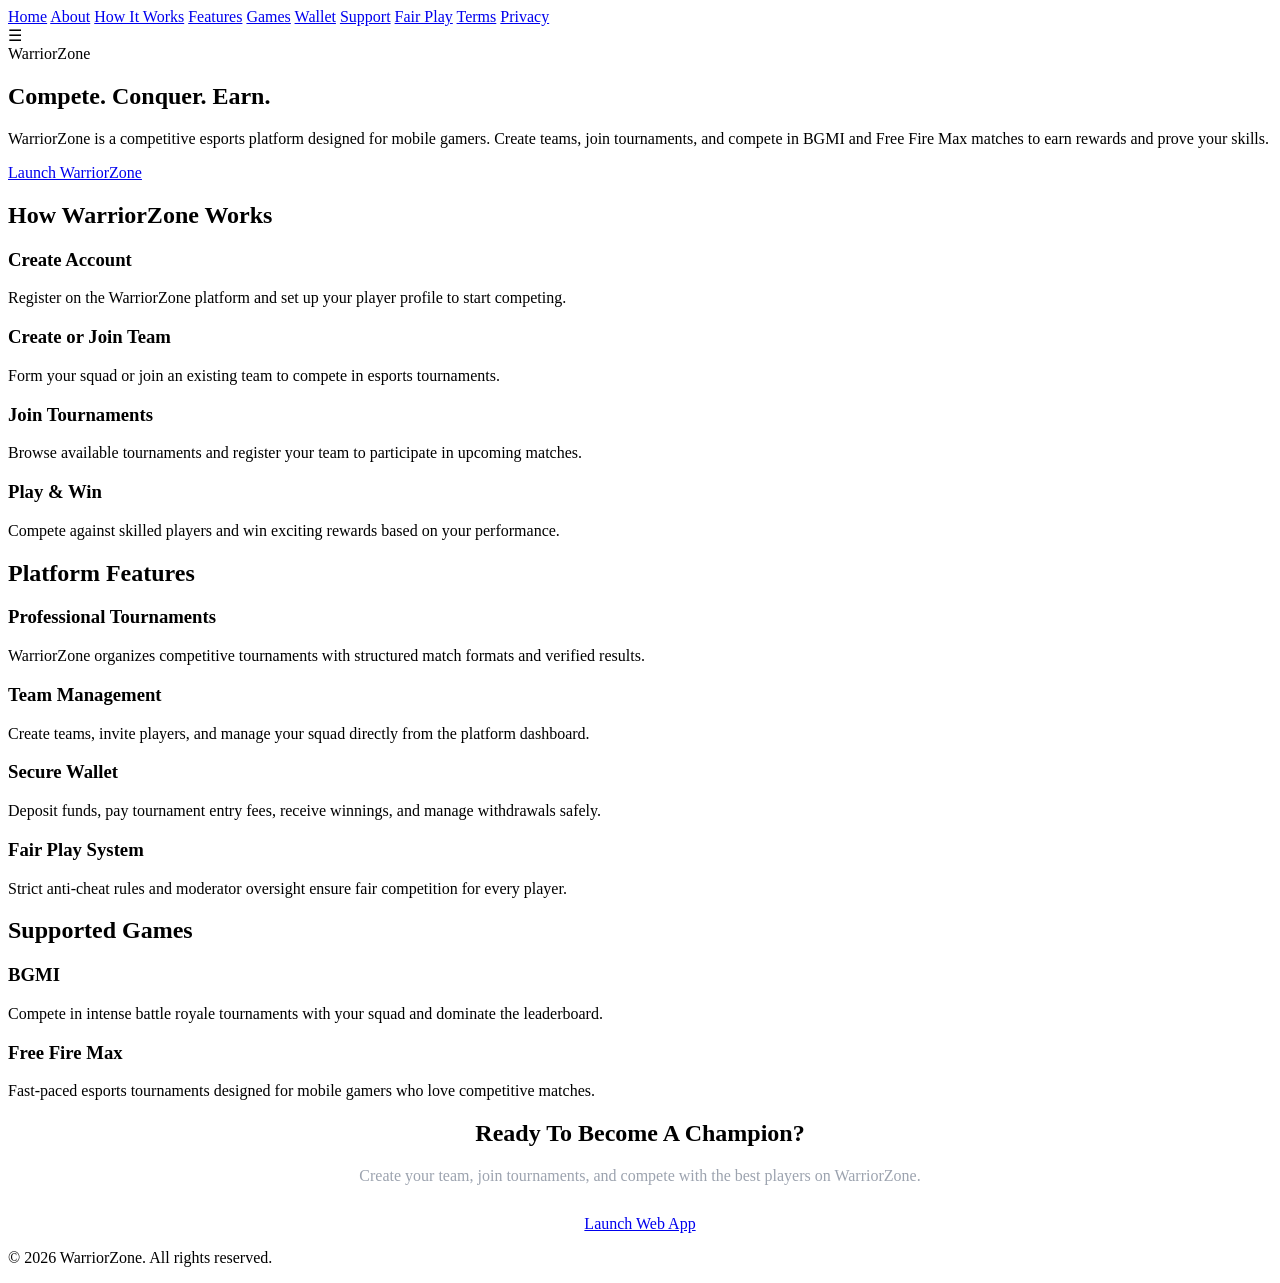
==== index.html @ 31efcc57 "Updated index.html" ====
<!DOCTYPE html>
<html lang="en">

<head>

<meta charset="UTF-8">
<meta name="viewport" content="width=device-width, initial-scale=1.0">

<title>WarriorZone | Compete. Conquer. Earn.</title>

<link rel="stylesheet" href="css/styles.css">

</head>


<body>


<!-- SIDEBAR -->

<div class="sidebar">

<a href="index.html">Home</a>
<a href="pages/about.html">About</a>
<a href="pages/how-it-works.html">How It Works</a>
<a href="pages/features.html">Features</a>
<a href="pages/games.html">Games</a>
<a href="pages/wallet.html">Wallet</a>
<a href="pages/support.html">Support</a>
<a href="pages/fairplay.html">Fair Play</a>
<a href="pages/terms.html">Terms</a>
<a href="pages/privacy.html">Privacy</a>

</div>



<!-- NAVBAR -->

<nav class="navbar">

<div class="container nav-inner">

<div class="hamburger">&#9776;</div>

<div class="logo-text">WarriorZone</div>

</div>

</nav>




<!-- HERO -->

<section class="hero">

<div class="container">

<h1>Compete. Conquer. Earn.</h1>

<p>
WarriorZone is a competitive esports platform designed for mobile gamers.
Create teams, join tournaments, and compete in BGMI and Free Fire Max matches
to earn rewards and prove your skills.
</p>

<a href="warriorzone.web.app" class="btn">Launch WarriorZone</a>

</div>

</section>



<!-- HOW IT WORKS PREVIEW -->

<section class="section">

<div class="container">

<h2 class="section-title">How WarriorZone Works</h2>

<div class="cards">

<div class="card">

<h3>Create Account</h3>

<p>
Register on the WarriorZone platform and set up your player profile to start competing.
</p>

</div>


<div class="card">

<h3>Create or Join Team</h3>

<p>
Form your squad or join an existing team to compete in esports tournaments.
</p>

</div>


<div class="card">

<h3>Join Tournaments</h3>

<p>
Browse available tournaments and register your team to participate in upcoming matches.
</p>

</div>


<div class="card">

<h3>Play & Win</h3>

<p>
Compete against skilled players and win exciting rewards based on your performance.
</p>

</div>

</div>

</div>

</section>



<!-- FEATURES -->

<section class="section">

<div class="container">

<h2 class="section-title">Platform Features</h2>

<div class="cards">

<div class="card">

<h3>Professional Tournaments</h3>

<p>
WarriorZone organizes competitive tournaments with structured match formats and verified results.
</p>

</div>


<div class="card">

<h3>Team Management</h3>

<p>
Create teams, invite players, and manage your squad directly from the platform dashboard.
</p>

</div>


<div class="card">

<h3>Secure Wallet</h3>

<p>
Deposit funds, pay tournament entry fees, receive winnings, and manage withdrawals safely.
</p>

</div>


<div class="card">

<h3>Fair Play System</h3>

<p>
Strict anti-cheat rules and moderator oversight ensure fair competition for every player.
</p>

</div>

</div>

</div>

</section>



<!-- SUPPORTED GAMES -->

<section class="section">

<div class="container">

<h2 class="section-title">Supported Games</h2>

<div class="cards">

<div class="card game-card">

<h3>BGMI</h3>

<p>
Compete in intense battle royale tournaments with your squad and dominate the leaderboard.
</p>

</div>


<div class="card game-card">

<h3>Free Fire Max</h3>

<p>
Fast-paced esports tournaments designed for mobile gamers who love competitive matches.
</p>

</div>

</div>

</div>

</section>



<!-- CALL TO ACTION -->

<section class="section">

<div class="container" style="text-align:center">

<h2 class="section-title">Ready To Become A Champion?</h2>

<p style="color:#9ca3af;margin-bottom:30px;">
Create your team, join tournaments, and compete with the best players on WarriorZone.
</p>

<a href="warriorzone.web.app" class="btn">Launch Web App</a>

</div>

</section>



<!-- FOOTER -->

<footer class="footer">

<div class="container">

<p>© 2026 WarriorZone. All rights reserved.</p>

</div>

</footer>



<script src="js/script.js"></script>

</body>
</html>
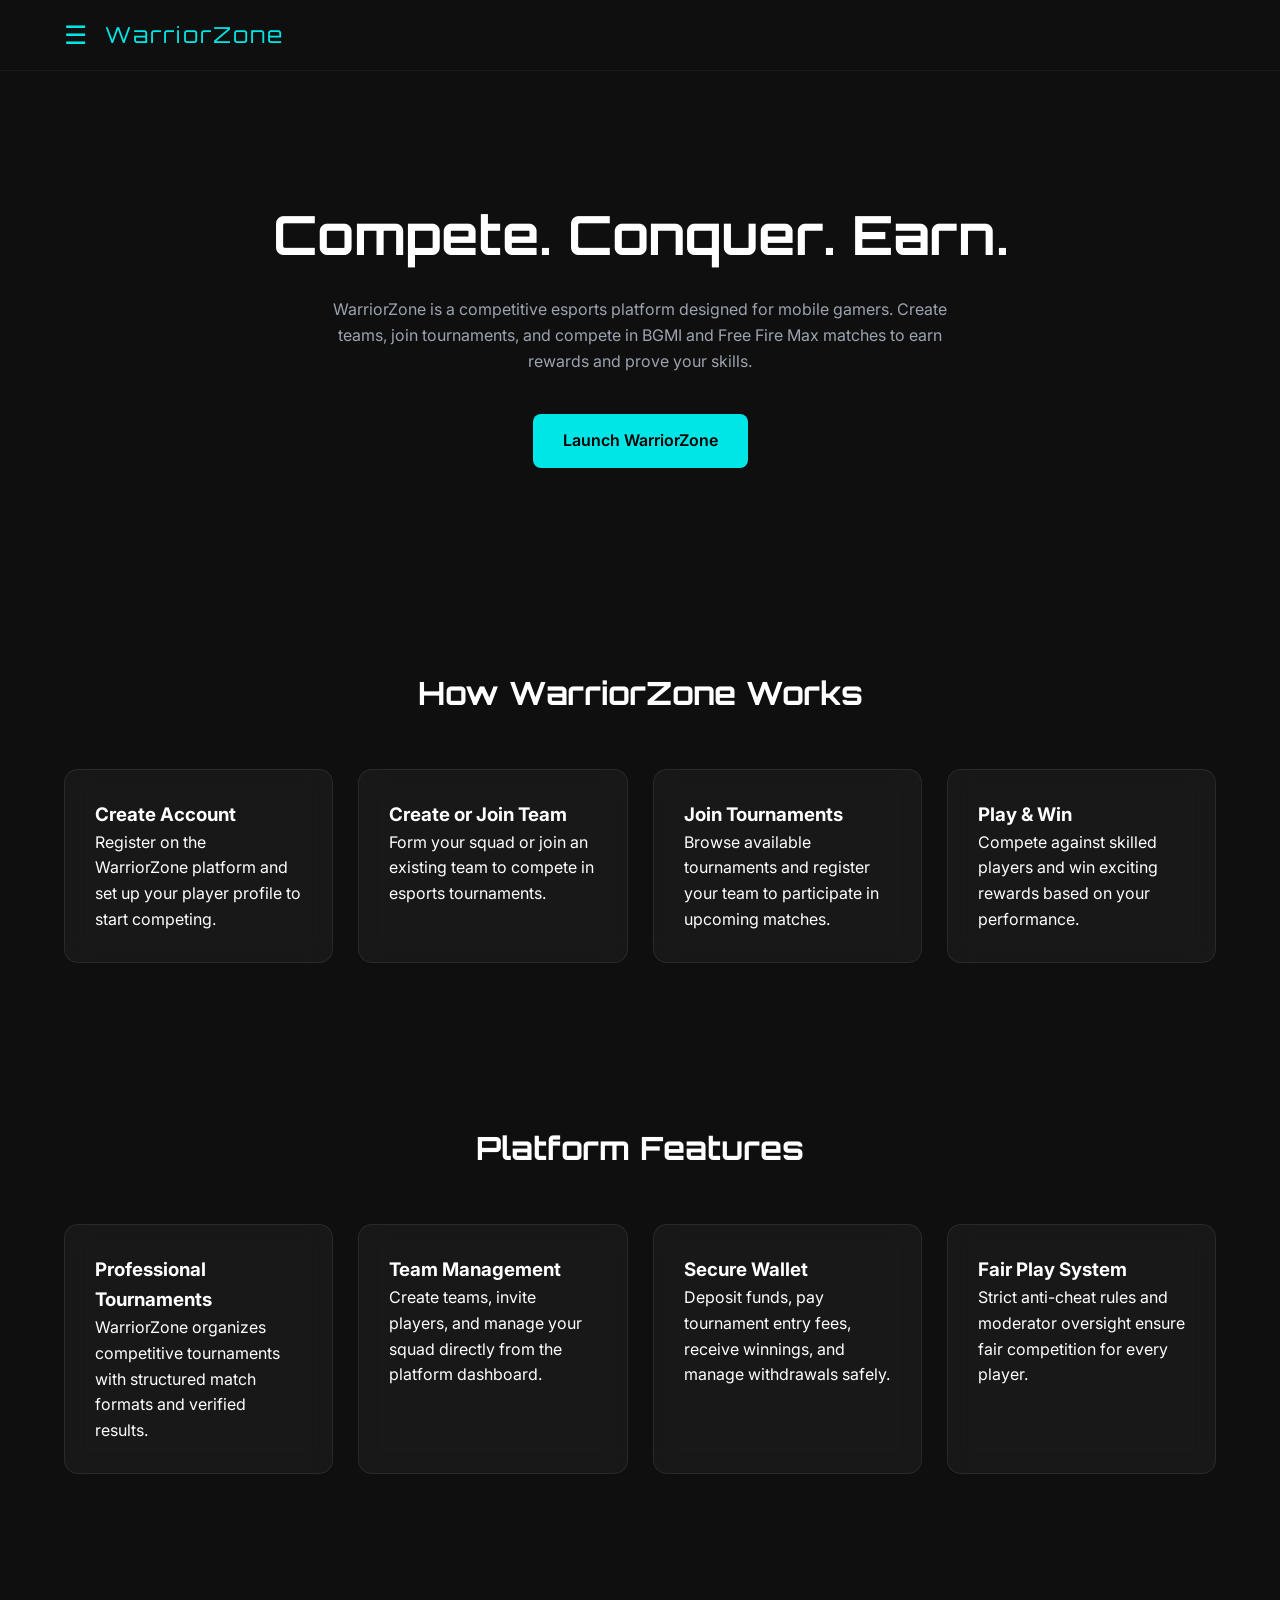
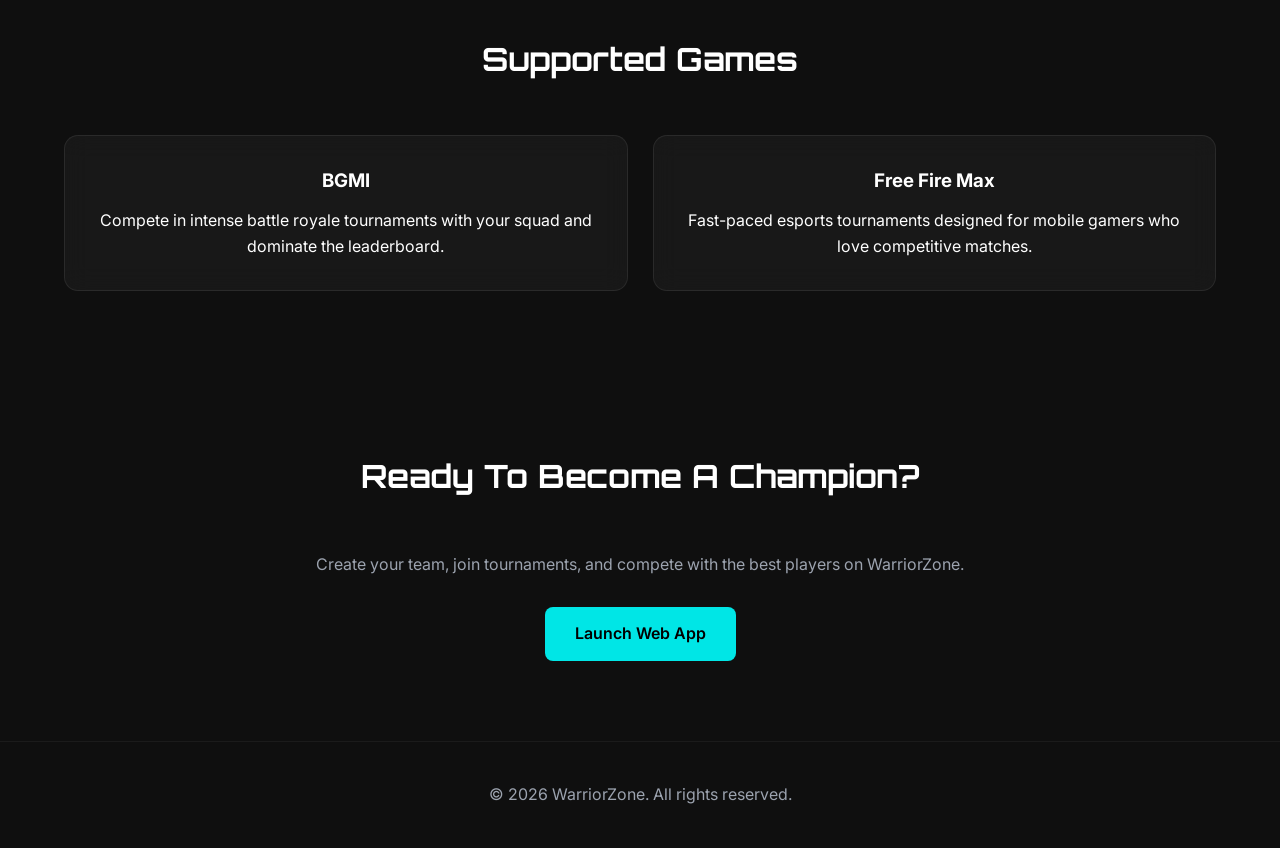
==== commit 9fd195f4: "Final UI upgrade" ====
--- a/index.html
+++ b/index.html
@@ -12,12 +12,12 @@
 
 </head>
 
-
 <body>
 
+<!-- OVERLAY (NEW) -->
+<div class="overlay"></div>
 
 <!-- SIDEBAR -->
-
 <div class="sidebar">
 
 <a href="index.html">Home</a>
@@ -33,10 +33,7 @@
 
 </div>
 
-
-
 <!-- NAVBAR -->
-
 <nav class="navbar">
 
 <div class="container nav-inner">
@@ -49,11 +46,7 @@
 
 </nav>
 
-
-
-
 <!-- HERO -->
-
 <section class="hero">
 
 <div class="container">
@@ -66,16 +59,13 @@
 to earn rewards and prove your skills.
 </p>
 
-<a href="warriorzone.web.app" class="btn">Launch WarriorZone</a>
-
-</div>
-
-</section>
-
-
+<a href="https://warriorzone.web.app" class="btn">Launch WarriorZone</a>
+
+</div>
+
+</section>
 
 <!-- HOW IT WORKS PREVIEW -->
-
 <section class="section">
 
 <div class="container">
@@ -85,58 +75,40 @@
 <div class="cards">
 
 <div class="card">
-
 <h3>Create Account</h3>
-
 <p>
 Register on the WarriorZone platform and set up your player profile to start competing.
 </p>
-
-</div>
-
-
-<div class="card">
-
+</div>
+
+<div class="card">
 <h3>Create or Join Team</h3>
-
 <p>
 Form your squad or join an existing team to compete in esports tournaments.
 </p>
-
-</div>
-
-
-<div class="card">
-
+</div>
+
+<div class="card">
 <h3>Join Tournaments</h3>
-
 <p>
 Browse available tournaments and register your team to participate in upcoming matches.
 </p>
-
-</div>
-
-
-<div class="card">
-
+</div>
+
+<div class="card">
 <h3>Play & Win</h3>
-
 <p>
 Compete against skilled players and win exciting rewards based on your performance.
 </p>
-
-</div>
-
-</div>
-
-</div>
-
-</section>
-
-
+</div>
+
+</div>
+
+</div>
+
+</section>
 
 <!-- FEATURES -->
-
 <section class="section">
 
 <div class="container">
@@ -146,58 +118,40 @@
 <div class="cards">
 
 <div class="card">
-
 <h3>Professional Tournaments</h3>
-
 <p>
 WarriorZone organizes competitive tournaments with structured match formats and verified results.
 </p>
-
-</div>
-
-
-<div class="card">
-
+</div>
+
+<div class="card">
 <h3>Team Management</h3>
-
 <p>
 Create teams, invite players, and manage your squad directly from the platform dashboard.
 </p>
-
-</div>
-
-
-<div class="card">
-
+</div>
+
+<div class="card">
 <h3>Secure Wallet</h3>
-
 <p>
 Deposit funds, pay tournament entry fees, receive winnings, and manage withdrawals safely.
 </p>
-
-</div>
-
-
-<div class="card">
-
+</div>
+
+<div class="card">
 <h3>Fair Play System</h3>
-
 <p>
 Strict anti-cheat rules and moderator oversight ensure fair competition for every player.
 </p>
-
-</div>
-
-</div>
-
-</div>
-
-</section>
-
-
+</div>
+
+</div>
+
+</div>
+
+</section>
 
 <!-- SUPPORTED GAMES -->
-
 <section class="section">
 
 <div class="container">
@@ -207,36 +161,26 @@
 <div class="cards">
 
 <div class="card game-card">
-
 <h3>BGMI</h3>
-
 <p>
 Compete in intense battle royale tournaments with your squad and dominate the leaderboard.
 </p>
-
-</div>
-
+</div>
 
 <div class="card game-card">
-
 <h3>Free Fire Max</h3>
-
 <p>
 Fast-paced esports tournaments designed for mobile gamers who love competitive matches.
 </p>
-
-</div>
-
-</div>
-
-</div>
-
-</section>
-
-
+</div>
+
+</div>
+
+</div>
+
+</section>
 
 <!-- CALL TO ACTION -->
-
 <section class="section">
 
 <div class="container" style="text-align:center">
@@ -247,16 +191,13 @@
 Create your team, join tournaments, and compete with the best players on WarriorZone.
 </p>
 
-<a href="warriorzone.web.app" class="btn">Launch Web App</a>
-
-</div>
-
-</section>
-
-
+<a href="https://warriorzone.web.app" class="btn">Launch Web App</a>
+
+</div>
+
+</section>
 
 <!-- FOOTER -->
-
 <footer class="footer">
 
 <div class="container">
@@ -266,8 +207,6 @@
 </div>
 
 </footer>
-
-
 
 <script src="js/script.js"></script>
 
--- a/css/styles.css
+++ b/css/styles.css
@@ -0,0 +1,484 @@
+/* =========================
+FONTS
+========================= */
+
+@import url('https://fonts.googleapis.com/css2?family=Orbitron:wght@500;700&family=Inter:wght@300;400;500;600&display=swap');
+
+
+/* =========================
+ROOT VARIABLES
+========================= */
+
+:root{
+
+--primary:#00E6E6;
+--accent:#00FFFF;
+
+--bg-dark:#0F0F0F;
+--bg-darker:#121212;
+
+--card-bg:rgba(255,255,255,0.04);
+--card-border:rgba(255,255,255,0.08);
+
+--text:#ffffff;
+--text-muted:#9ca3af;
+
+}
+
+
+/* =========================
+GLOBAL
+========================= */
+
+*{
+margin:0;
+padding:0;
+box-sizing:border-box;
+}
+
+body{
+font-family:'Inter',sans-serif;
+background:var(--bg-dark);
+color:var(--text);
+line-height:1.6;
+}
+
+a{
+text-decoration:none;
+color:inherit;
+transition:0.25s;
+}
+
+.container{
+width:90%;
+max-width:1200px;
+margin:auto;
+}
+
+/* Prevent text cursor glitch */
+.logo-text,
+.hamburger{
+user-select:none;
+}
+
+
+/* =========================
+NAVBAR
+========================= */
+
+.navbar{
+position:sticky;
+top:0;
+width:100%;
+background:#0F0F0F;
+z-index:1000;
+border-bottom:1px solid rgba(255,255,255,0.05);
+}
+
+.nav-inner{
+display:flex;
+align-items:center;
+gap:18px;
+height:70px;
+}
+
+/* HAMBURGER */
+
+.hamburger{
+font-size:26px;
+cursor:pointer;
+color:var(--primary);
+transition:0.25s;
+}
+
+.hamburger:hover{
+transform:scale(1.1);
+}
+
+/* LOGO TEXT */
+
+.logo-text{
+font-family:'Orbitron',sans-serif;
+font-size:22px;
+letter-spacing:2px;
+color:var(--primary);
+}
+
+
+/* =========================
+SIDEBAR (UPGRADED)
+========================= */
+
+.sidebar{
+
+position:fixed;
+
+top:0;
+left:-260px;
+
+width:260px;
+height:100%;
+
+background:#080808;
+
+padding:60px 25px;
+
+transition:0.35s ease;
+
+z-index:2000;
+
+display:flex;
+flex-direction:column;
+
+border-right:1px solid rgba(255,255,255,0.05);
+
+}
+
+.sidebar.active{
+left:0;
+}
+
+/* LINKS */
+
+.sidebar a{
+
+display:block;
+
+padding:12px 10px;
+
+margin:6px 0;
+
+font-weight:500;
+
+color:var(--text-muted);
+
+position:relative;
+
+border-radius:6px;
+
+transition:0.25s;
+
+}
+
+/* HOVER */
+
+.sidebar a:hover{
+color:var(--primary);
+background:rgba(0,230,230,0.08);
+transform:translateX(6px);
+}
+
+/* LEFT GLOW BAR */
+
+.sidebar a::before{
+
+content:"";
+
+position:absolute;
+
+left:0;
+top:50%;
+
+transform:translateY(-50%);
+
+width:3px;
+height:0%;
+
+background:var(--primary);
+
+transition:0.25s;
+
+border-radius:2px;
+
+}
+
+.sidebar a:hover::before{
+height:70%;
+}
+
+/* DIVIDER */
+
+.sidebar a:not(:last-child)::after{
+
+content:"";
+
+position:absolute;
+
+left:10px;
+right:10px;
+bottom:-6px;
+
+height:1px;
+
+background:rgba(255,255,255,0.05);
+
+}
+
+
+/* =========================
+OVERLAY
+========================= */
+
+.overlay{
+
+position:fixed;
+
+top:0;
+left:0;
+
+width:100%;
+height:100%;
+
+background:rgba(0,0,0,0.6);
+
+backdrop-filter:blur(3px);
+
+opacity:0;
+
+pointer-events:none;
+
+transition:0.3s;
+
+z-index:1500;
+
+}
+
+.overlay.active{
+
+opacity:1;
+
+pointer-events:all;
+
+}
+
+
+/* =========================
+HERO SECTION
+========================= */
+
+.hero{
+padding:120px 0;
+text-align:center;
+}
+
+.hero h1{
+font-family:'Orbitron',sans-serif;
+font-size:54px;
+margin-bottom:20px;
+}
+
+.hero p{
+max-width:650px;
+margin:auto;
+color:var(--text-muted);
+margin-bottom:40px;
+}
+
+
+/* =========================
+BUTTONS
+========================= */
+
+.btn{
+
+display:inline-block;
+
+padding:14px 30px;
+
+border-radius:8px;
+
+font-weight:600;
+
+background:var(--primary);
+
+color:#000;
+
+transition:0.3s;
+
+}
+
+.btn:hover{
+
+transform:translateY(-3px);
+
+box-shadow:
+0 0 8px var(--primary),
+0 0 18px var(--primary),
+0 0 35px var(--accent);
+
+}
+
+
+/* =========================
+SECTIONS
+========================= */
+
+.section{
+padding:80px 0;
+}
+
+.section-title{
+text-align:center;
+margin-bottom:50px;
+font-family:'Orbitron',sans-serif;
+font-size:32px;
+}
+
+
+/* =========================
+CARDS
+========================= */
+
+.cards{
+display:grid;
+grid-template-columns:repeat(auto-fit,minmax(250px,1fr));
+gap:25px;
+}
+
+.card{
+
+padding:30px;
+
+border-radius:14px;
+
+background:var(--card-bg);
+
+border:1px solid var(--card-border);
+
+backdrop-filter:blur(12px);
+
+transition:0.35s;
+
+}
+
+.card:hover{
+
+transform:translateY(-10px) scale(1.02);
+
+box-shadow:
+0 10px 30px rgba(0,0,0,0.6),
+0 0 12px rgba(0,230,230,0.2);
+
+}
+
+
+/* =========================
+GAME CARDS
+========================= */
+
+.game-card{
+text-align:center;
+}
+
+.game-card h3{
+margin-bottom:12px;
+}
+
+
+/* =========================
+FORMS
+========================= */
+
+form{
+max-width:500px;
+margin:auto;
+}
+
+input,
+textarea{
+
+width:100%;
+
+padding:14px;
+
+margin-bottom:16px;
+
+border-radius:8px;
+
+border:none;
+
+background:#1b1b1b;
+
+color:white;
+
+font-family:'Inter',sans-serif;
+
+}
+
+textarea{
+height:120px;
+resize:none;
+}
+
+
+/* =========================
+FAQ
+========================= */
+
+.faq-question{
+
+padding:12px;
+
+background:#1a1a1a;
+
+border-radius:6px;
+
+cursor:pointer;
+
+margin-bottom:5px;
+
+transition:0.25s;
+
+}
+
+.faq-question:hover{
+background:#222;
+}
+
+.faq-answer{
+
+display:none;
+
+padding:10px;
+
+color:var(--text-muted);
+
+}
+
+
+/* =========================
+FOOTER
+========================= */
+
+.footer{
+
+padding:40px 0;
+
+border-top:1px solid rgba(255,255,255,0.05);
+
+text-align:center;
+
+color:var(--text-muted);
+
+}
+
+
+/* =========================
+RESPONSIVE
+========================= */
+
+@media(max-width:768px){
+
+.hero h1{
+font-size:38px;
+}
+
+.logo-text{
+font-size:20px;
+}
+
+.nav-inner{
+height:60px;
+}
+
+}
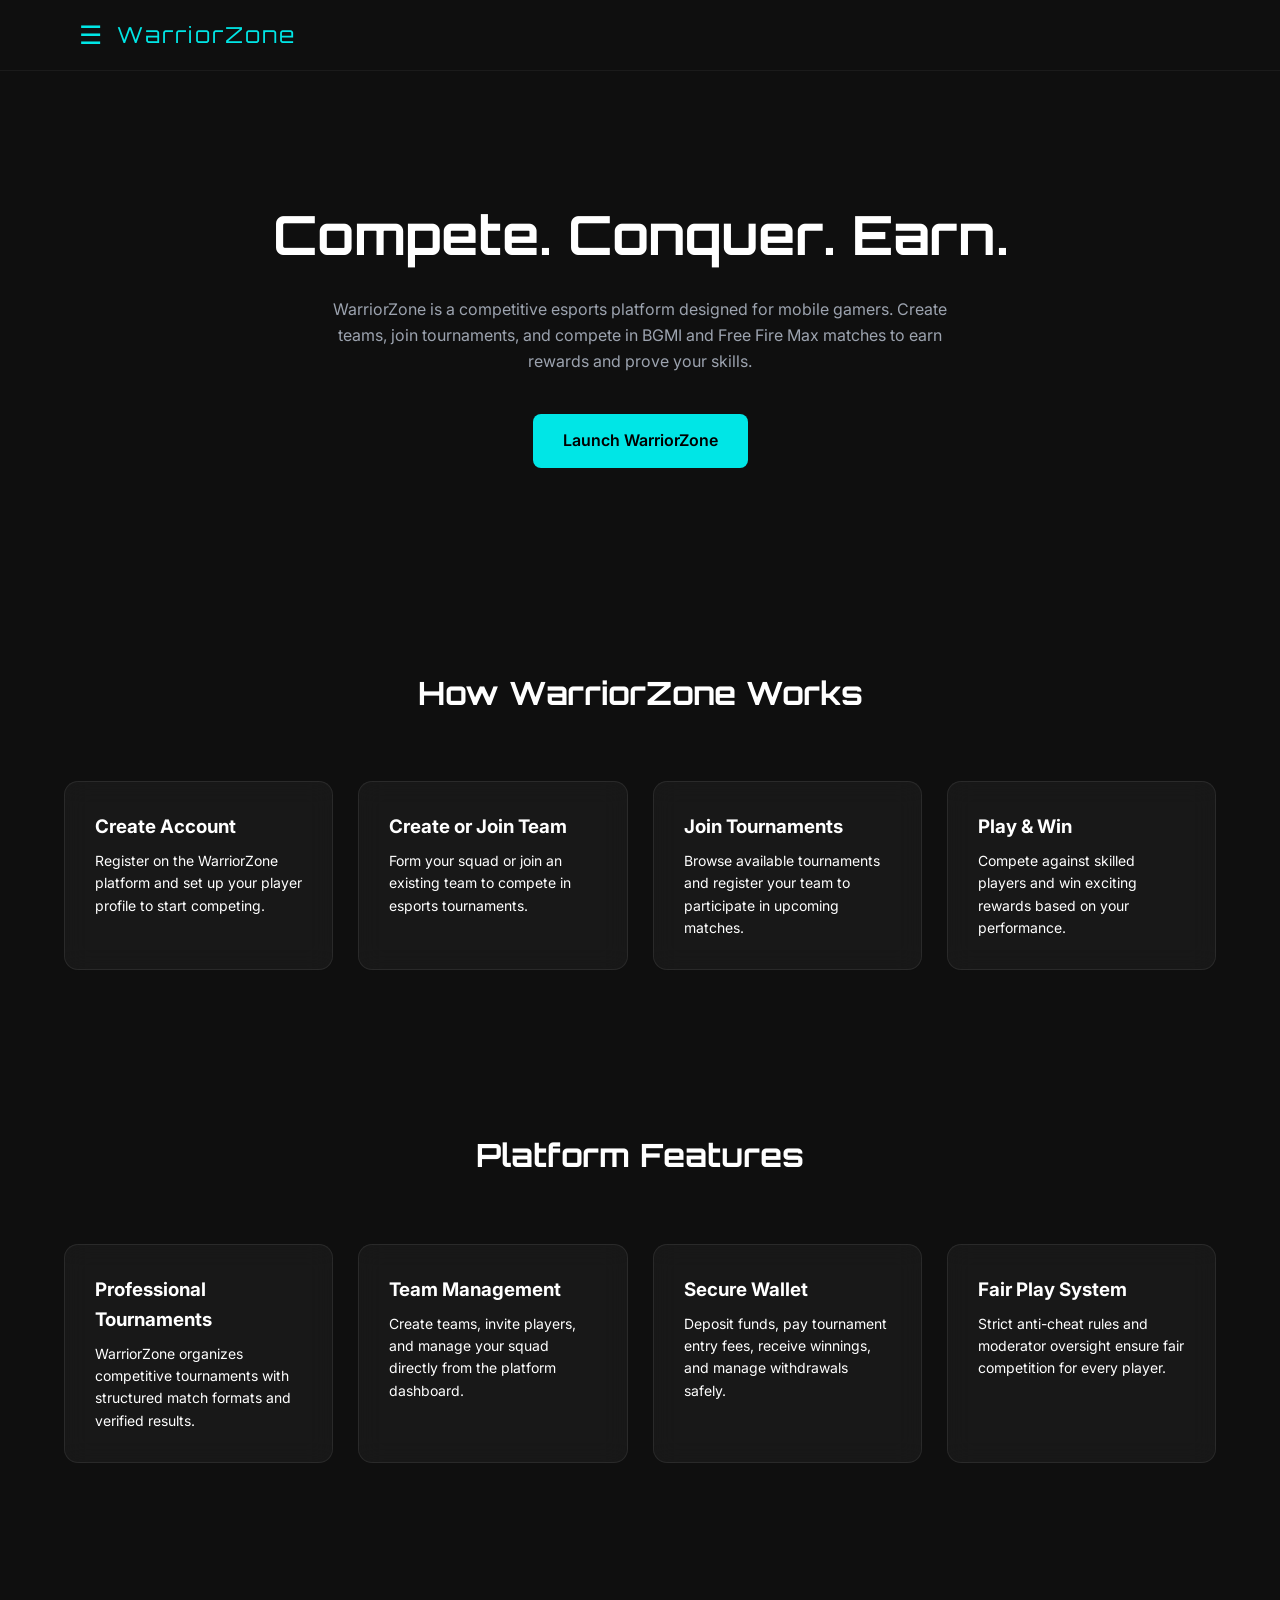
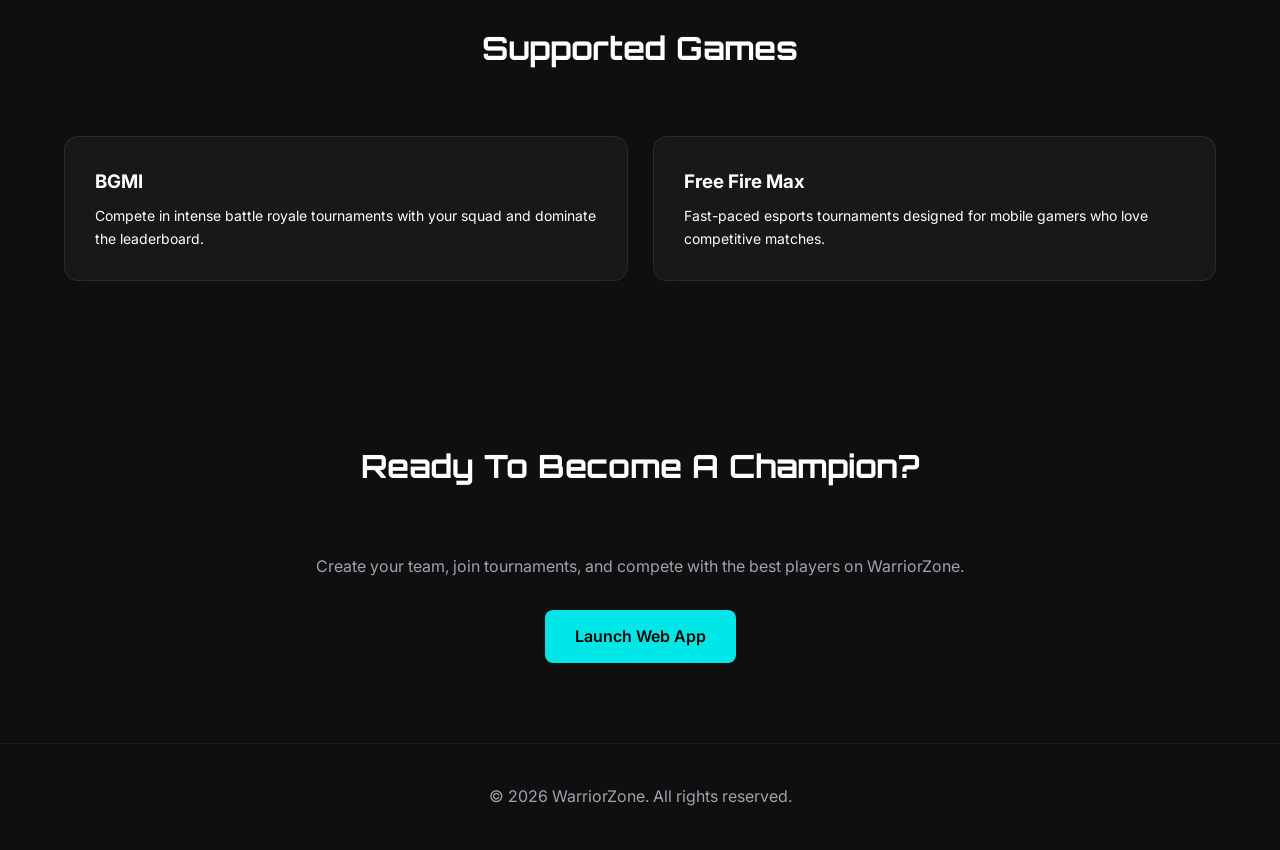
==== commit 2e398649: "first commit" ====
--- a/index.html
+++ b/index.html
@@ -7,7 +7,7 @@
 <meta name="viewport" content="width=device-width, initial-scale=1.0">
 
 <title>WarriorZone | Compete. Conquer. Earn.</title>
-
+<link rel="icon" href="assets/favicon.png">
 <link rel="stylesheet" href="css/styles.css">
 
 </head>
@@ -30,6 +30,8 @@
 <a href="pages/fairplay.html">Fair Play</a>
 <a href="pages/terms.html">Terms</a>
 <a href="pages/privacy.html">Privacy</a>
+<a href="pages/contact.html">Contact us</a>
+
 
 </div>
 
@@ -40,7 +42,10 @@
 
 <div class="hamburger">&#9776;</div>
 
-<div class="logo-text">WarriorZone</div>
+<!-- UPDATED LOGO -->
+<div class="logo">
+  <span class="logo-text">WarriorZone</span>
+</div>
 
 </div>
 
--- a/css/styles.css
+++ b/css/styles.css
@@ -1,16 +1,13 @@
 /* =========================
 FONTS
 ========================= */
-
 @import url('https://fonts.googleapis.com/css2?family=Orbitron:wght@500;700&family=Inter:wght@300;400;500;600&display=swap');
 
 
 /* =========================
 ROOT VARIABLES
 ========================= */
-
 :root{
-
 --primary:#00E6E6;
 --accent:#00FFFF;
 
@@ -22,18 +19,20 @@
 
 --text:#ffffff;
 --text-muted:#9ca3af;
-
 }
 
 
 /* =========================
 GLOBAL
 ========================= */
-
 *{
 margin:0;
 padding:0;
 box-sizing:border-box;
+}
+
+html{
+scroll-behavior:smooth;
 }
 
 body{
@@ -55,7 +54,6 @@
 margin:auto;
 }
 
-/* Prevent text cursor glitch */
 .logo-text,
 .hamburger{
 user-select:none;
@@ -65,7 +63,6 @@
 /* =========================
 NAVBAR
 ========================= */
-
 .navbar{
 position:sticky;
 top:0;
@@ -78,11 +75,11 @@
 .nav-inner{
 display:flex;
 align-items:center;
-gap:18px;
+gap:15px; /* space between hamburger & text */
 height:70px;
-}
-
-/* HAMBURGER */
+padding:0 15px;
+}
+
 
 .hamburger{
 font-size:26px;
@@ -95,72 +92,69 @@
 transform:scale(1.1);
 }
 
-/* LOGO TEXT */
+
+/* =========================
+LOGO (FINAL CLEAN)
+========================= */
+.logo{
+display:flex;
+align-items:center;
+gap:10px;
+cursor:pointer;
+}
 
 .logo-text{
 font-family:'Orbitron',sans-serif;
 font-size:22px;
 letter-spacing:2px;
 color:var(--primary);
-}
-
-
-/* =========================
-SIDEBAR (UPGRADED)
-========================= */
-
+transition:all 0.3s ease;
+}
+
+/* CLEAN HOVER */
+.logo:hover .logo-img{
+transform:scale(1.08);
+filter:drop-shadow(0 0 8px rgba(0,230,230,0.7));
+}
+
+.logo:hover .logo-text{
+color:var(--accent);
+text-shadow:0 0 6px rgba(0,230,230,0.6);
+}
+
+
+/* =========================
+SIDEBAR
+========================= */
 .sidebar{
-
 position:fixed;
-
 top:0;
 left:-260px;
-
 width:260px;
 height:100%;
-
 background:#080808;
-
 padding:60px 25px;
-
 transition:0.35s ease;
-
 z-index:2000;
-
 display:flex;
 flex-direction:column;
-
 border-right:1px solid rgba(255,255,255,0.05);
-
 }
 
 .sidebar.active{
 left:0;
 }
 
-/* LINKS */
-
 .sidebar a{
-
 display:block;
-
 padding:12px 10px;
-
 margin:6px 0;
-
 font-weight:500;
-
 color:var(--text-muted);
-
 position:relative;
-
 border-radius:6px;
-
 transition:0.25s;
-
-}
-
-/* HOVER */
+}
 
 .sidebar a:hover{
 color:var(--primary);
@@ -168,94 +162,49 @@
 transform:translateX(6px);
 }
 
-/* LEFT GLOW BAR */
-
 .sidebar a::before{
-
 content:"";
-
 position:absolute;
-
 left:0;
 top:50%;
-
 transform:translateY(-50%);
-
 width:3px;
 height:0%;
-
 background:var(--primary);
-
 transition:0.25s;
-
-border-radius:2px;
-
 }
 
 .sidebar a:hover::before{
 height:70%;
 }
 
-/* DIVIDER */
-
-.sidebar a:not(:last-child)::after{
-
-content:"";
-
-position:absolute;
-
-left:10px;
-right:10px;
-bottom:-6px;
-
-height:1px;
-
-background:rgba(255,255,255,0.05);
-
-}
-
 
 /* =========================
 OVERLAY
 ========================= */
-
 .overlay{
-
 position:fixed;
-
 top:0;
 left:0;
-
 width:100%;
 height:100%;
-
 background:rgba(0,0,0,0.6);
-
 backdrop-filter:blur(3px);
-
 opacity:0;
-
 pointer-events:none;
-
 transition:0.3s;
-
 z-index:1500;
-
 }
 
 .overlay.active{
-
 opacity:1;
-
 pointer-events:all;
-
-}
-
-
-/* =========================
-HERO SECTION
-========================= */
-
+}
+
+
+/* =========================
+HERO
+========================= */
 .hero{
 padding:120px 0;
 text-align:center;
@@ -278,41 +227,28 @@
 /* =========================
 BUTTONS
 ========================= */
-
 .btn{
-
 display:inline-block;
-
 padding:14px 30px;
-
 border-radius:8px;
-
 font-weight:600;
-
 background:var(--primary);
-
 color:#000;
-
 transition:0.3s;
-
 }
 
 .btn:hover{
-
-transform:translateY(-3px);
-
+transform:translateY(-3px) scale(1.05);
 box-shadow:
 0 0 8px var(--primary),
 0 0 18px var(--primary),
 0 0 35px var(--accent);
-
 }
 
 
 /* =========================
 SECTIONS
 ========================= */
-
 .section{
 padding:80px 0;
 }
@@ -322,13 +258,27 @@
 margin-bottom:50px;
 font-family:'Orbitron',sans-serif;
 font-size:32px;
+position:relative;
+}
+
+.section-title::after{
+content:"";
+display:block;
+width:0%;
+height:2px;
+margin:10px auto 0;
+background:var(--primary);
+transition:0.5s;
+}
+
+.section-title.reveal.active::after{
+width:80px;
 }
 
 
 /* =========================
 CARDS
 ========================= */
-
 .cards{
 display:grid;
 grid-template-columns:repeat(auto-fit,minmax(250px,1fr));
@@ -336,137 +286,161 @@
 }
 
 .card{
-
 padding:30px;
-
 border-radius:14px;
-
 background:var(--card-bg);
-
 border:1px solid var(--card-border);
-
 backdrop-filter:blur(12px);
-
 transition:0.35s;
-
 }
 
 .card:hover{
-
-transform:translateY(-10px) scale(1.02);
-
+transform:translateY(-12px) scale(1.03);
 box-shadow:
-0 10px 30px rgba(0,0,0,0.6),
-0 0 12px rgba(0,230,230,0.2);
-
-}
-
-
-/* =========================
-GAME CARDS
-========================= */
-
-.game-card{
+0 15px 40px rgba(0,0,0,0.7),
+0 0 20px rgba(0,230,230,0.3);
+border-color:rgba(0,230,230,0.3);
+}
+
+.card h3{
+margin-bottom:8px;
+}
+
+.card p{
+font-size:14px;
+}
+
+
+/* =========================
+CONTACT PAGE
+========================= */
+.contact-grid{
+display:grid;
+grid-template-columns:repeat(auto-fit,minmax(250px,1fr));
+gap:25px;
+margin-top:40px;
+}
+
+.contact-card{
+background:rgba(255,255,255,0.03);
+padding:30px;
+border-radius:14px;
 text-align:center;
-}
-
-.game-card h3{
-margin-bottom:12px;
+border:1px solid rgba(255,255,255,0.06);
+transition:0.35s;
+position:relative;
+overflow:hidden;
+}
+
+.contact-card:hover{
+transform:translateY(-10px) scale(1.04);
+box-shadow:
+0 10px 40px rgba(0,0,0,0.7),
+0 0 20px rgba(0,230,230,0.25);
+}
+
+.contact-icon svg{
+width:40px;
+height:40px;
+stroke:var(--primary);
+transition:0.3s;
+}
+
+.contact-card:hover .contact-icon svg{
+stroke:var(--accent);
+transform:scale(1.2);
+}
+
+.contact-title{
+font-size:20px;
+font-weight:600;
+margin-top:10px;
+}
+
+.contact-info{
+color:var(--text-muted);
+font-size:14px;
+}
+
+.contact-btn{
+display:inline-block;
+margin-top:15px;
+padding:10px 22px;
+border-radius:8px;
+background:var(--primary);
+color:#000;
+font-weight:600;
+transition:0.3s;
+}
+
+.contact-btn:hover{
+transform:scale(1.08);
+background:var(--accent);
+box-shadow:0 0 12px var(--primary);
 }
 
 
 /* =========================
 FORMS
 ========================= */
-
-form{
-max-width:500px;
-margin:auto;
-}
-
-input,
-textarea{
-
+input, textarea{
 width:100%;
-
 padding:14px;
-
 margin-bottom:16px;
-
 border-radius:8px;
-
 border:none;
-
 background:#1b1b1b;
-
 color:white;
-
-font-family:'Inter',sans-serif;
-
-}
-
-textarea{
-height:120px;
-resize:none;
 }
 
 
 /* =========================
 FAQ
 ========================= */
-
 .faq-question{
-
 padding:12px;
-
 background:#1a1a1a;
-
 border-radius:6px;
-
 cursor:pointer;
-
 margin-bottom:5px;
-
-transition:0.25s;
-
-}
-
-.faq-question:hover{
-background:#222;
 }
 
 .faq-answer{
-
 display:none;
-
 padding:10px;
-
 color:var(--text-muted);
-
 }
 
 
 /* =========================
 FOOTER
 ========================= */
-
 .footer{
-
 padding:40px 0;
-
 border-top:1px solid rgba(255,255,255,0.05);
-
 text-align:center;
-
 color:var(--text-muted);
-
+}
+
+
+/* =========================
+ANIMATIONS
+========================= */
+.reveal{
+opacity:0;
+transform:translateY(40px);
+transition:0.8s ease;
+}
+
+.reveal.active{
+opacity:1;
+transform:translateY(0);
 }
 
 
 /* =========================
 RESPONSIVE
 ========================= */
-
 @media(max-width:768px){
 
 .hero h1{
